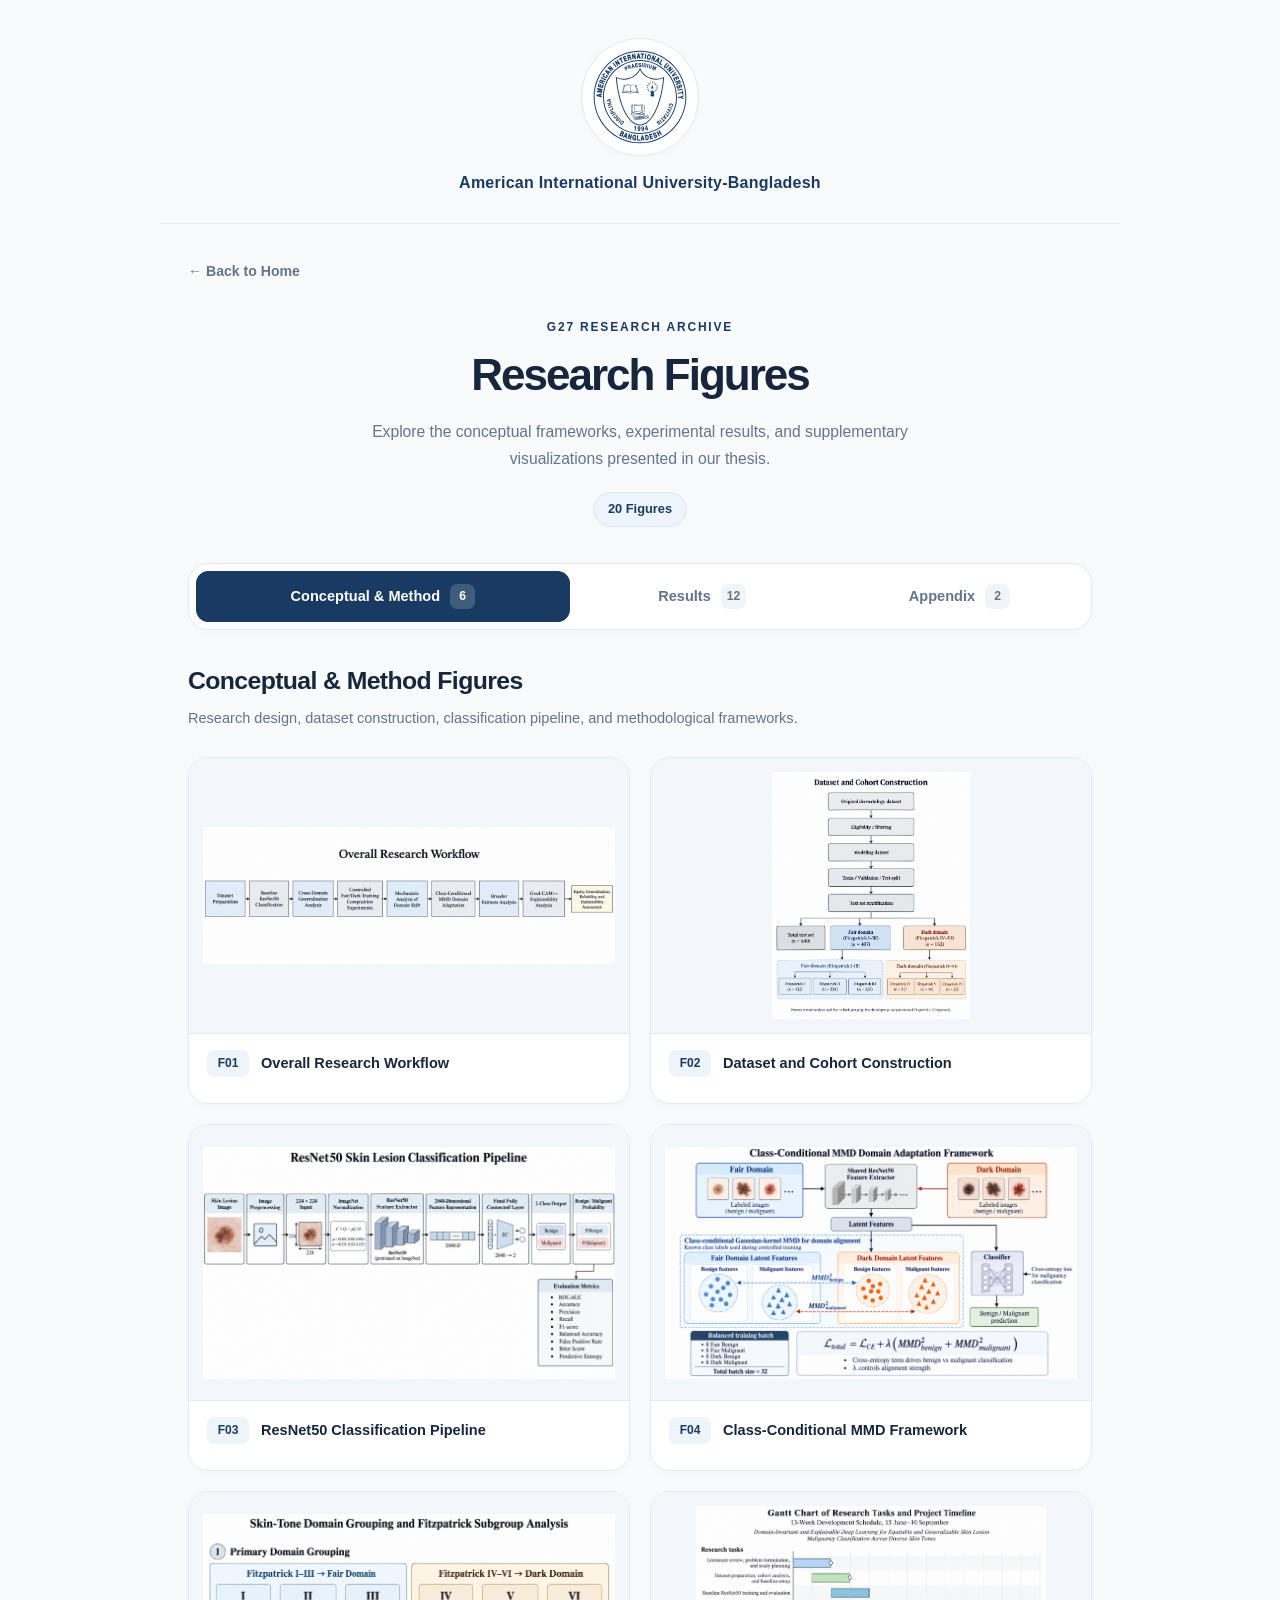
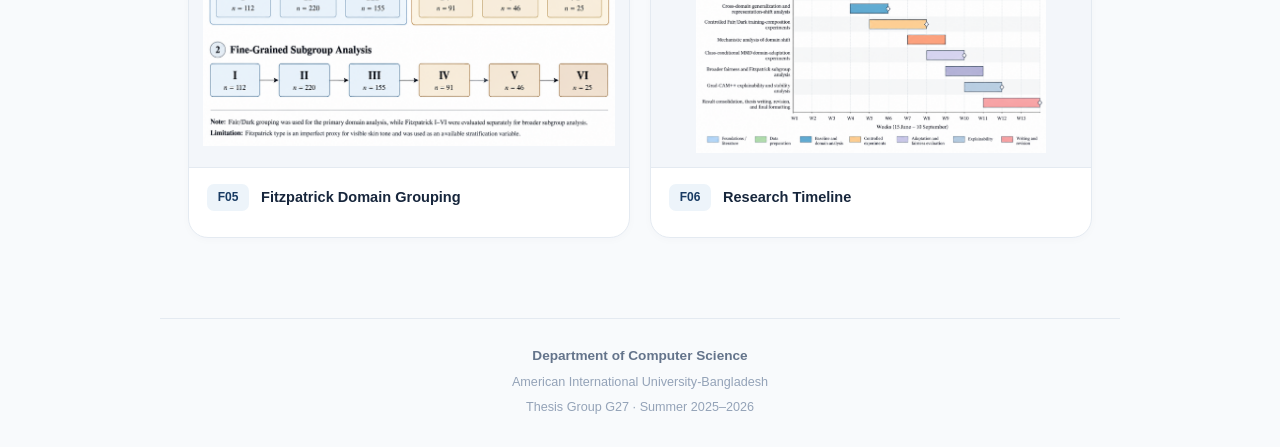
==== pages/figures.html @ 747ad1ff "figures added" ====
<!doctype html>
<html lang="en">
  <head>
    <meta charset="UTF-8" />

    <meta name="viewport" content="width=device-width, initial-scale=1.0" />

    <meta name="theme-color" content="#f8fafc" />

    <meta
      name="description"
      content="Research figures for AIUB Thesis Group G27, including methodology, experimental results, and appendix visualizations."
    />

    <title>Figures | Thesis Group G27</title>

    <link rel="stylesheet" href="../assets/css/styles.css" />
  </head>

  <body>
    <!-- =====================================
       HEADER
       ===================================== -->

    <header class="site-header">
      <div class="header-inner">
        <a
          href="../index.html"
          class="logo-link"
          aria-label="Return to Thesis Group G27 homepage"
        >
          <img
            src="../assets/images/aiub-line-logo.svg"
            alt="American International University-Bangladesh seal"
            class="aiub-logo"
            width="94"
            height="94"
          />
        </a>
      </div>

      <p class="university-name">
        American International University-Bangladesh
      </p>

      <div class="header-divider" aria-hidden="true"></div>
    </header>

    <!-- =====================================
       MAIN CONTENT
       ===================================== -->

    <main class="site-main figures-page">
      <a href="../index.html" class="page-back"> ← Back to Home </a>

      <!-- PAGE INTRODUCTION -->

      <section class="figures-intro">
        <p class="page-eyebrow">G27 Research Archive</p>

        <h1 class="figures-title">Research Figures</h1>

        <p class="figures-description">
          Explore the conceptual frameworks, experimental results, and
          supplementary visualizations presented in our thesis.
        </p>

        <p class="figures-total">20 Figures</p>
      </section>

      <!-- =====================================
         CATEGORY TABS
         ===================================== -->

      <div class="figure-tabs" role="group" aria-label="Figure categories">
        <button
          type="button"
          class="figure-tab is-active"
          data-category="conceptual"
          aria-pressed="true"
          aria-controls="panel-conceptual"
        >
          Conceptual & Method
          <span class="tab-count">6</span>
        </button>

        <button
          type="button"
          class="figure-tab"
          data-category="results"
          aria-pressed="false"
          aria-controls="panel-results"
        >
          Results
          <span class="tab-count">12</span>
        </button>

        <button
          type="button"
          class="figure-tab"
          data-category="appendix"
          aria-pressed="false"
          aria-controls="panel-appendix"
        >
          Appendix
          <span class="tab-count">2</span>
        </button>
      </div>

      <!-- =====================================
         CATEGORY 1: CONCEPTUAL & METHOD
         ===================================== -->

      <section
        id="panel-conceptual"
        class="figure-panel"
        data-panel="conceptual"
        aria-label="Conceptual and method figures"
      >
        <div class="panel-heading">
          <h2>Conceptual & Method Figures</h2>

          <p>
            Research design, dataset construction, classification pipeline, and
            methodological frameworks.
          </p>
        </div>

        <div class="figure-grid">
          <figure class="figure-card" id="F01">
            <img
              src="../assets/figures/conceptual-method/F01_Overall_Research_Workflow.png"
              alt="Overall research workflow diagram"
              loading="lazy"
              decoding="async"
            />

            <figcaption>
              <span class="figure-code">F01</span>
              <span class="figure-name"> Overall Research Workflow </span>
            </figcaption>
          </figure>

          <figure class="figure-card" id="F02">
            <img
              src="../assets/figures/conceptual-method/F02_Dataset_and_Cohort_Construction.png"
              alt="Dataset and cohort construction diagram"
              loading="lazy"
              decoding="async"
            />

            <figcaption>
              <span class="figure-code">F02</span>
              <span class="figure-name"> Dataset and Cohort Construction </span>
            </figcaption>
          </figure>

          <figure class="figure-card" id="F03">
            <img
              src="../assets/figures/conceptual-method/F03_ResNet50_Classification_Pipeline.png"
              alt="ResNet50 classification pipeline diagram"
              loading="lazy"
              decoding="async"
            />

            <figcaption>
              <span class="figure-code">F03</span>
              <span class="figure-name">
                ResNet50 Classification Pipeline
              </span>
            </figcaption>
          </figure>

          <figure class="figure-card" id="F04">
            <img
              src="../assets/figures/conceptual-method/F04_ClassConditional_MMD_Framework.png"
              alt="Class-conditional maximum mean discrepancy framework"
              loading="lazy"
              decoding="async"
            />

            <figcaption>
              <span class="figure-code">F04</span>
              <span class="figure-name"> Class-Conditional MMD Framework </span>
            </figcaption>
          </figure>

          <figure class="figure-card" id="F05">
            <img
              src="../assets/figures/conceptual-method/F05_Fitzpatrick_Domain_Grouping.png"
              alt="Fitzpatrick skin-tone domain grouping"
              loading="lazy"
              decoding="async"
            />

            <figcaption>
              <span class="figure-code">F05</span>
              <span class="figure-name"> Fitzpatrick Domain Grouping </span>
            </figcaption>
          </figure>

          <figure class="figure-card" id="F06">
            <img
              src="../assets/figures/conceptual-method/F06_Research_Timeline_Gantt.png"
              alt="Research timeline Gantt chart"
              loading="lazy"
              decoding="async"
            />

            <figcaption>
              <span class="figure-code">F06</span>
              <span class="figure-name"> Research Timeline </span>
            </figcaption>
          </figure>
        </div>
      </section>

      <!-- =====================================
         CATEGORY 2: RESULTS
         ===================================== -->

      <section
        id="panel-results"
        class="figure-panel"
        data-panel="results"
        aria-label="Results figures"
        hidden
      >
        <div class="panel-heading">
          <h2>Experimental Results</h2>

          <p>
            Evaluation results organized according to the experimental phases.
          </p>
        </div>

        <!-- PHASE FILTERS -->

        <div
          class="phase-filters"
          role="group"
          aria-label="Filter results by phase"
        >
          <button
            type="button"
            class="phase-filter is-active"
            data-phase="all"
            aria-pressed="true"
          >
            All Phases
          </button>

          <button
            type="button"
            class="phase-filter"
            data-phase="2"
            aria-pressed="false"
          >
            Phase 2
          </button>

          <button
            type="button"
            class="phase-filter"
            data-phase="3"
            aria-pressed="false"
          >
            Phase 3
          </button>

          <button
            type="button"
            class="phase-filter"
            data-phase="4"
            aria-pressed="false"
          >
            Phase 4
          </button>

          <button
            type="button"
            class="phase-filter"
            data-phase="5"
            aria-pressed="false"
          >
            Phase 5
          </button>

          <button
            type="button"
            class="phase-filter"
            data-phase="6"
            aria-pressed="false"
          >
            Phase 6
          </button>

          <button
            type="button"
            class="phase-filter"
            data-phase="7"
            aria-pressed="false"
          >
            Phase 7
          </button>

          <button
            type="button"
            class="phase-filter"
            data-phase="8"
            aria-pressed="false"
          >
            Phase 8
          </button>
        </div>

        <!-- RESULTS GALLERY -->

        <div class="figure-grid results-grid">
          <figure class="figure-card" data-phase="2" id="R01">
            <img
              src="../assets/figures/results/R01_Phase2_Baseline_ROC.png"
              alt="Phase 2 baseline ROC analysis"
              loading="lazy"
              decoding="async"
            />

            <figcaption>
              <span class="figure-code">R01</span>
              <span class="figure-name"> Phase 2 — Baseline ROC </span>
            </figcaption>
          </figure>

          <figure class="figure-card" data-phase="3" id="R02">
            <img
              src="../assets/figures/results/R02_Phase3_CrossDomain_AUC.png"
              alt="Phase 3 cross-domain AUC results"
              loading="lazy"
              decoding="async"
            />

            <figcaption>
              <span class="figure-code">R02</span>
              <span class="figure-name"> Phase 3 — Cross-Domain AUC </span>
            </figcaption>
          </figure>

          <figure class="figure-card" data-phase="4" id="R03">
            <img
              src="../assets/figures/results/R03_Phase4_FairDark_AUC.png"
              alt="Phase 4 Fair and Dark domain AUC results"
              loading="lazy"
              decoding="async"
            />

            <figcaption>
              <span class="figure-code">R03</span>
              <span class="figure-name"> Phase 4 — Fair/Dark AUC </span>
            </figcaption>
          </figure>

          <figure class="figure-card" data-phase="4" id="R04">
            <img
              src="../assets/figures/results/R04_Phase4_Recall_Gap.png"
              alt="Phase 4 recall gap results"
              loading="lazy"
              decoding="async"
            />

            <figcaption>
              <span class="figure-code">R04</span>
              <span class="figure-name"> Phase 4 — Recall Gap </span>
            </figcaption>
          </figure>

          <figure class="figure-card" data-phase="5" id="R05">
            <img
              src="../assets/figures/results/R05_Phase5_Malignant_Entropy_Disparity.png"
              alt="Phase 5 malignant-class predictive entropy disparity"
              loading="lazy"
              decoding="async"
            />

            <figcaption>
              <span class="figure-code">R05</span>
              <span class="figure-name">
                Phase 5 — Malignant Entropy Disparity
              </span>
            </figcaption>
          </figure>

          <figure class="figure-card" data-phase="5" id="R06">
            <img
              src="../assets/figures/results/R06_Phase5_Malignant_Brier_Disparity.png"
              alt="Phase 5 malignant-class Brier score disparity"
              loading="lazy"
              decoding="async"
            />

            <figcaption>
              <span class="figure-code">R06</span>
              <span class="figure-name">
                Phase 5 — Malignant Brier Disparity
              </span>
            </figcaption>
          </figure>

          <figure class="figure-card" data-phase="6" id="R07">
            <img
              src="../assets/figures/results/R07_Phase6_Lambda_WorstDomain_AUC.png"
              alt="Phase 6 lambda versus worst-domain AUC"
              loading="lazy"
              decoding="async"
            />

            <figcaption>
              <span class="figure-code">R07</span>
              <span class="figure-name">
                Phase 6 — Lambda and Worst-Domain AUC
              </span>
            </figcaption>
          </figure>

          <figure class="figure-card" data-phase="6" id="R08">
            <img
              src="../assets/figures/results/R08_Phase6_Lambda_Recall_Gap.png"
              alt="Phase 6 lambda versus recall gap"
              loading="lazy"
              decoding="async"
            />

            <figcaption>
              <span class="figure-code">R08</span>
              <span class="figure-name"> Phase 6 — Lambda and Recall Gap </span>
            </figcaption>
          </figure>

          <figure class="figure-card" data-phase="7" id="R09">
            <img
              src="../assets/figures/results/R09_Phase7_FairDark_Metrics.png"
              alt="Phase 7 Fair and Dark domain performance metrics"
              loading="lazy"
              decoding="async"
            />

            <figcaption>
              <span class="figure-code">R09</span>
              <span class="figure-name"> Phase 7 — Fair/Dark Metrics </span>
            </figcaption>
          </figure>

          <figure class="figure-card" data-phase="7" id="R10">
            <img
              src="../assets/figures/results/R10_Phase7_Fitzpatrick_Entropy.png"
              alt="Phase 7 predictive entropy across Fitzpatrick categories"
              loading="lazy"
              decoding="async"
            />

            <figcaption>
              <span class="figure-code">R10</span>
              <span class="figure-name"> Phase 7 — Fitzpatrick Entropy </span>
            </figcaption>
          </figure>

          <figure class="figure-card" data-phase="8" id="R11">
            <img
              src="../assets/figures/results/R11_Phase8_GradCAM_ViewerFriendly.png"
              alt="Phase 8 Grad-CAM visualization"
              loading="lazy"
              decoding="async"
            />

            <figcaption>
              <span class="figure-code">R11</span>
              <span class="figure-name">
                Phase 8 — Grad-CAM Visualization
              </span>
            </figcaption>
          </figure>

          <figure class="figure-card" data-phase="8" id="R12">
            <img
              src="../assets/figures/results/R12_Phase8_Attention_Visual_Audit.png"
              alt="Phase 8 attention visual audit"
              loading="lazy"
              decoding="async"
            />

            <figcaption>
              <span class="figure-code">R12</span>
              <span class="figure-name">
                Phase 8 — Attention Visual Audit
              </span>
            </figcaption>
          </figure>
        </div>
      </section>

      <!-- =====================================
         CATEGORY 3: APPENDIX
         ===================================== -->

      <section
        id="panel-appendix"
        class="figure-panel"
        data-panel="appendix"
        aria-label="Appendix figures"
        hidden
      >
        <div class="panel-heading">
          <h2>Appendix Figures</h2>

          <p>
            Supplementary visual materials from the explainability analysis.
          </p>
        </div>

        <div class="figure-grid">
          <figure class="figure-card" id="A01">
            <img
              src="../assets/figures/appendix/A_Figure_XAI_Contact_Sheet.png"
              alt="Explainability contact sheet"
              loading="lazy"
              decoding="async"
            />

            <figcaption>
              <span class="figure-code">A01</span>
              <span class="figure-name"> XAI Contact Sheet </span>
            </figcaption>
          </figure>

          <figure class="figure-card" id="A02">
            <img
              src="../assets/figures/appendix/A_Figure_XAI_Case_Panels.png"
              alt="Explainability case panels"
              loading="lazy"
              decoding="async"
            />

            <figcaption>
              <span class="figure-code">A02</span>
              <span class="figure-name"> XAI Case Panels </span>
            </figcaption>
          </figure>
        </div>
      </section>
    </main>

    <!-- =====================================
       FOOTER
       ===================================== -->

    <footer class="site-footer">
      <div class="footer-inner">
        <p class="footer-primary">Department of Computer Science</p>

        <p class="footer-secondary">
          American International University-Bangladesh
        </p>

        <p class="footer-secondary">Thesis Group G27 · Summer 2025–2026</p>
      </div>
    </footer>

    <!-- =====================================
       JAVASCRIPT
       ===================================== -->

    <script src="../assets/js/figures.js" defer></script>
  </body>
</html>
---- assets/css/styles.css ----
/* =========================================
   G27 THESIS WEBSITE
   Global Styles - Version 1.0
   ========================================= */

/* ---------- DESIGN SYSTEM ---------- */

:root {
  --background: #f8fafc;
  --surface: #ffffff;
  --surface-soft: #f1f5f9;

  --primary: #193b63;
  --primary-hover: #24578b;
  --primary-soft: #edf4fa;

  --text: #17263c;
  --text-secondary: #64748b;
  --text-muted: #94a3b8;

  --border: #e4eaf1;
  --border-hover: #b7cde1;

  --shadow-sm: 0 2px 8px rgba(22, 44, 70, 0.025);
  --shadow-md: 0 10px 30px rgba(22, 44, 70, 0.065);

  --radius-sm: 12px;
  --radius-md: 16px;
  --radius-lg: 20px;

  --container-width: 960px;

  --transition: 220ms ease;
}

/* ---------- RESET ---------- */

*,
*::before,
*::after {
  box-sizing: border-box;
}

html {
  scroll-behavior: smooth;
  -webkit-text-size-adjust: 100%;
}

body {
  margin: 0;
  min-height: 100vh;

  display: flex;
  flex-direction: column;

  background: var(--background);
  color: var(--text);

  font-family:
    -apple-system, BlinkMacSystemFont, "Segoe UI", Roboto, Helvetica, Arial,
    sans-serif;

  font-size: 16px;
  line-height: 1.6;

  -webkit-font-smoothing: antialiased;
  text-rendering: optimizeLegibility;
}

img,
svg {
  display: block;
  max-width: 100%;
}

a {
  color: inherit;
  text-decoration: none;
}

button {
  font: inherit;
}

a:focus-visible,
button:focus-visible {
  outline: 3px solid var(--primary);
  outline-offset: 4px;
}

/* ---------- HEADER ---------- */

.site-header {
  width: 100%;
  padding: 38px 20px 0;
  text-align: center;
}

.header-inner {
  display: flex;
  justify-content: center;
  align-items: center;
}

.logo-link {
  display: inline-flex;
  align-items: center;
  justify-content: center;

  width: 118px;
  height: 118px;

  background: var(--surface);
  border: 1px solid var(--border);
  border-radius: 50%;

  box-shadow: var(--shadow-sm);

  transition:
    transform var(--transition),
    box-shadow var(--transition);
}

.logo-link:hover {
  transform: translateY(-2px);
  box-shadow: var(--shadow-md);
}

.aiub-logo {
  width: 94px;
  height: 94px;
  object-fit: contain;

  /* Convert original white line logo to navy */
  filter: brightness(0) saturate(100%) invert(22%) sepia(27%) saturate(1472%)
    hue-rotate(172deg) brightness(91%) contrast(96%);
}

.header-divider {
  width: min(100%, 960px);
  height: 1px;
  margin: 28px auto 0;
  background: var(--border);
}

/* ---------- MAIN LAYOUT ---------- */

.site-main {
  width: 100%;
  max-width: var(--container-width);

  margin: 0 auto;
  padding: 0 28px;

  flex: 1;
}

.home-page {
  padding-top: 38px;
  padding-bottom: 72px;
}
/* ---------- UNIVERSITY NAME ---------- */

.university-name {
  max-width: 600px;
  margin: 15px auto 0;
  padding: 0 12px;

  font-size: clamp(0.85rem, 1.6vw, 1rem);
  font-weight: 600;
  line-height: 1.5;
  letter-spacing: 0.015em;

  color: var(--primary);
  text-align: center;
  text-wrap: balance;
}

/* ---------- GROUP IDENTITY ---------- */

.group-intro {
  max-width: 850px;
  margin: 0 auto;
  text-align: center;
}

.group-title {
  margin: 0;

  font-size: clamp(1.75rem, 3.7vw, 2.4rem);
  font-weight: 600;
  line-height: 1.25;
  letter-spacing: -0.035em;

  color: var(--text);
}

.academic-term {
  margin: 12px 0 0;

  font-size: 0.94rem;
  font-weight: 500;
  letter-spacing: 0.025em;

  color: var(--text-secondary);
}

.thesis-title {
  max-width: 760px;
  margin: 30px auto 0;

  font-size: clamp(1.05rem, 2.1vw, 1.3rem);
  font-weight: 500;
  line-height: 1.65;

  letter-spacing: -0.012em;
  text-wrap: balance;

  color: var(--primary);
}

/* ---------- SHARED SECTION LABELS ---------- */

.section-heading {
  margin: 0 0 18px;

  font-size: 0.8rem;
  font-weight: 700;
  letter-spacing: 0.12em;
  text-transform: uppercase;

  color: var(--text-secondary);
}

/* ---------- TEAM SECTION ---------- */

.team-section {
  margin-top: 58px;
}

.member-grid {
  display: grid;
  grid-template-columns: repeat(2, minmax(0, 1fr));
  gap: 16px;
}

.member-card {
  display: flex;
  align-items: center;
  gap: 18px;

  min-width: 0;
  min-height: 112px;
  padding: 20px;

  background: var(--surface);

  border: 1px solid var(--border);
  border-radius: var(--radius-lg);

  box-shadow: var(--shadow-sm);

  transition:
    border-color var(--transition),
    box-shadow var(--transition),
    transform var(--transition);
}

.member-card:hover {
  border-color: var(--border-hover);
  box-shadow: var(--shadow-md);
  transform: translateY(-2px);
}

.member-avatar {
  display: flex;
  align-items: center;
  justify-content: center;

  width: 70px;
  height: 70px;

  flex: 0 0 70px;

  border-radius: 50%;
  overflow: hidden;

  background: var(--primary-soft);
  border: 2px solid #e2ebf4;
}

.member-avatar img {
  width: 100%;
  height: 100%;
  object-fit: cover;
}

/* Temporary initials until avatars are ready */

.avatar-placeholder {
  font-size: 1.1rem;
  font-weight: 700;
  color: var(--primary);

  background: linear-gradient(145deg, #eaf2fa, #d9e7f4);
}

.member-info {
  min-width: 0;
}

.member-name {
  margin: 0;

  font-size: 1rem;
  font-weight: 650;
  line-height: 1.4;

  color: var(--text);
  overflow-wrap: break-word;
}

.member-id {
  display: block;
  margin-top: 5px;

  font-size: 0.87rem;
  font-weight: 400;

  color: var(--text-muted);
}

/* ---------- NAVIGATION CARDS ---------- */

.resources-section {
  margin-top: 54px;
}

.resource-grid {
  display: grid;
  grid-template-columns: repeat(2, minmax(0, 1fr));
  gap: 16px;
}

.resource-card {
  position: relative;

  display: flex;
  align-items: center;
  gap: 18px;

  min-width: 0;
  min-height: 108px;
  padding: 24px;

  background: var(--surface);

  border: 1px solid var(--border);
  border-radius: var(--radius-lg);

  box-shadow: var(--shadow-sm);

  transition:
    border-color var(--transition),
    background var(--transition),
    box-shadow var(--transition),
    transform var(--transition);
}

.resource-card:hover {
  background: #fcfdff;
  border-color: var(--border-hover);

  box-shadow: var(--shadow-md);
  transform: translateY(-3px);
}

.resource-icon {
  display: flex;
  align-items: center;
  justify-content: center;

  width: 52px;
  height: 52px;

  flex: 0 0 52px;

  border-radius: var(--radius-md);
  background: var(--primary-soft);

  color: var(--primary);
}

.resource-icon svg {
  width: 24px;
  height: 24px;

  stroke: currentColor;
  stroke-width: 1.7;
  fill: none;

  stroke-linecap: round;
  stroke-linejoin: round;
}

.resource-name {
  min-width: 0;

  font-size: 1.05rem;
  font-weight: 650;
  line-height: 1.4;

  color: var(--text);
}

.resource-arrow {
  margin-left: auto;
  flex-shrink: 0;

  color: var(--text-muted);

  transition:
    color var(--transition),
    transform var(--transition);
}

.resource-card:hover .resource-arrow {
  color: var(--primary);
  transform: translate(2px, -2px);
}

/* ---------- FOOTER ---------- */

.site-footer {
  width: 100%;
  padding: 0 28px 30px;
}

.footer-inner {
  max-width: var(--container-width);
  margin: 0 auto;

  padding-top: 26px;
  border-top: 1px solid var(--border);

  display: flex;
  flex-direction: column;
  align-items: center;
  gap: 5px;

  text-align: center;
}

.footer-primary {
  margin: 0;

  font-size: 0.85rem;
  font-weight: 600;

  color: var(--text-secondary);
}

.footer-secondary {
  margin: 0;

  font-size: 0.79rem;
  color: var(--text-muted);
}

/* ---------- TABLET ---------- */

@media (max-width: 768px) {
  .site-header {
    padding-top: 30px;
  }

  .site-main {
    padding: 0 22px;
  }

  .home-page {
    padding-top: 32px;
  }

  .member-card {
    gap: 13px;
    padding: 16px;
  }

  .member-avatar {
    width: 60px;
    height: 60px;
    flex-basis: 60px;
  }

  .resource-card {
    padding: 18px;
  }
}

/* ---------- MOBILE ---------- */

@media (max-width: 600px) {
  .site-header {
    padding: 26px 18px 0;
  }

  .logo-link {
    width: 104px;
    height: 104px;
  }

  .aiub-logo {
    width: 84px;
    height: 84px;
  }

  .header-divider {
    margin-top: 24px;
  }

  .site-main {
    padding: 0 18px;
  }

  .home-page {
    padding-top: 28px;
    padding-bottom: 48px;
  }

  .academic-term {
    font-size: 0.88rem;
  }

  .thesis-title {
    margin-top: 24px;
    line-height: 1.6;
  }

  .team-section {
    margin-top: 42px;
  }

  .member-grid {
    grid-template-columns: 1fr;
    gap: 12px;
  }

  .member-card {
    min-height: 92px;
    padding: 14px 18px;
  }

  .member-avatar {
    width: 62px;
    height: 62px;
    flex-basis: 62px;
  }

  .resources-section {
    margin-top: 40px;
  }

  .resource-grid {
    gap: 12px;
  }

  .resource-card {
    min-height: 142px;
    padding: 18px 12px;

    flex-direction: column;
    justify-content: center;

    gap: 12px;
    text-align: center;
  }

  .resource-icon {
    width: 46px;
    height: 46px;
    flex-basis: 46px;
  }

  .resource-name {
    font-size: 0.91rem;
  }

  .resource-arrow {
    position: absolute;
    top: 13px;
    right: 13px;

    margin: 0;
  }

  .site-footer {
    padding: 0 18px 24px;
  }
}

/* ---------- SMALL PHONES ---------- */

@media (max-width: 360px) {
  .group-title {
    font-size: 2rem;
  }

  .member-name {
    font-size: 0.93rem;
  }

  .resource-card {
    padding: 16px 8px;
  }

  .resource-name {
    font-size: 0.85rem;
  }
}

/* ---------- ACCESSIBILITY ---------- */

@media (prefers-reduced-motion: reduce) {
  *,
  *::before,
  *::after {
    scroll-behavior: auto !important;
    animation-duration: 0.01ms !important;
    animation-iteration-count: 1 !important;
    transition-duration: 0.01ms !important;
  }
}

/* =========================================
   FIGURES PAGE
   ========================================= */

/* ---------- PAGE LAYOUT ---------- */

.figures-page {
  padding-top: 34px;
  padding-bottom: 80px;
}

/* Back navigation */

.page-back {
  display: inline-flex;
  align-items: center;
  gap: 8px;

  margin-bottom: 35px;

  font-size: 0.88rem;
  font-weight: 550;

  color: var(--text-secondary);

  transition: color var(--transition);
}

.page-back:hover {
  color: var(--primary);
}

/* ---------- PAGE INTRODUCTION ---------- */

.figures-intro {
  max-width: 760px;
  margin: 0 auto 36px;
  text-align: center;
}

.page-eyebrow {
  margin: 0 0 12px;

  font-size: 0.75rem;
  font-weight: 700;

  letter-spacing: 0.15em;
  text-transform: uppercase;

  color: var(--primary);
}

.figures-title {
  margin: 0;

  font-size: clamp(2rem, 4.5vw, 2.75rem);
  font-weight: 650;

  line-height: 1.2;
  letter-spacing: -0.045em;

  color: var(--text);
}

.figures-description {
  max-width: 620px;
  margin: 16px auto 0;

  font-size: 0.98rem;
  line-height: 1.75;

  color: var(--text-secondary);
}

.figures-total {
  display: inline-flex;
  align-items: center;
  justify-content: center;

  margin: 20px auto 0;
  padding: 6px 14px;

  background: var(--primary-soft);
  border: 1px solid #dce8f3;
  border-radius: 999px;

  font-size: 0.8rem;
  font-weight: 600;

  color: var(--primary);
}

/* ---------- CATEGORY TABS ---------- */

.figure-tabs {
  display: grid;
  grid-template-columns: 1.5fr 1fr 1fr;

  gap: 8px;
  padding: 7px;

  margin-bottom: 34px;

  background: var(--surface);
  border: 1px solid var(--border);
  border-radius: var(--radius-lg);

  box-shadow: var(--shadow-sm);
}

.figure-tab {
  display: flex;
  align-items: center;
  justify-content: center;
  gap: 10px;

  min-width: 0;
  min-height: 50px;

  padding: 12px 16px;

  background: transparent;
  color: var(--text-secondary);

  border: 1px solid transparent;
  border-radius: var(--radius-sm);

  font-size: 0.91rem;
  font-weight: 600;
  line-height: 1.35;

  cursor: pointer;

  transition:
    background var(--transition),
    color var(--transition),
    border-color var(--transition);
}

.figure-tab:hover {
  background: var(--surface-soft);
  color: var(--primary);
}

.figure-tab.is-active,
.figure-tab[aria-pressed="true"] {
  background: var(--primary);
  border-color: var(--primary);
  color: #ffffff;
}

.figure-tab.is-active:hover {
  background: var(--primary-hover);
}

.tab-count {
  display: inline-flex;
  align-items: center;
  justify-content: center;

  min-width: 25px;
  height: 25px;
  padding: 0 6px;

  border-radius: 7px;
  background: var(--surface-soft);

  font-size: 0.76rem;
  font-weight: 700;

  color: var(--text-secondary);
}

.figure-tab.is-active .tab-count {
  background: rgba(255, 255, 255, 0.17);
  color: #ffffff;
}

/* ---------- CATEGORY PANELS ---------- */

.figure-panel {
  animation: figure-panel-enter 250ms ease both;
}

@keyframes figure-panel-enter {
  from {
    opacity: 0;
    transform: translateY(5px);
  }

  to {
    opacity: 1;
    transform: translateY(0);
  }
}

/* Respect the HTML hidden attribute */

.figure-panel[hidden],
.figure-card[hidden] {
  display: none !important;
}

/* ---------- PANEL HEADINGS ---------- */

.panel-heading {
  margin-bottom: 26px;
}

.panel-heading h2 {
  margin: 0;

  font-size: clamp(1.25rem, 2.6vw, 1.55rem);
  font-weight: 650;

  letter-spacing: -0.025em;
  line-height: 1.35;

  color: var(--text);
}

.panel-heading p {
  max-width: 700px;
  margin: 9px 0 0;

  font-size: 0.91rem;
  line-height: 1.7;

  color: var(--text-secondary);
}

/* ---------- PHASE FILTERS ---------- */

.phase-filters {
  display: flex;
  flex-wrap: wrap;
  gap: 9px;

  margin-bottom: 26px;
}

.phase-filter {
  display: inline-flex;
  align-items: center;
  justify-content: center;

  min-height: 42px;
  padding: 9px 15px;

  background: var(--surface);
  color: var(--text-secondary);

  border: 1px solid var(--border);
  border-radius: 999px;

  font-size: 0.83rem;
  font-weight: 600;

  cursor: pointer;

  transition:
    background var(--transition),
    border-color var(--transition),
    color var(--transition);
}

.phase-filter:hover {
  background: var(--primary-soft);
  border-color: var(--border-hover);
  color: var(--primary);
}

.phase-filter.is-active,
.phase-filter[aria-pressed="true"] {
  background: var(--primary);
  border-color: var(--primary);
  color: #ffffff;
}

.phase-filter.is-active:hover {
  background: var(--primary-hover);
}

/* ---------- FIGURE GRID ---------- */

.figure-grid {
  display: grid;

  grid-template-columns: repeat(2, minmax(0, 1fr));

  gap: 20px;
  align-items: start;
}

/* ---------- FIGURE CARDS ---------- */

.figure-card {
  min-width: 0;
  margin: 0;

  overflow: hidden;

  background: var(--surface);
  border: 1px solid var(--border);
  border-radius: var(--radius-lg);

  box-shadow: var(--shadow-sm);

  transition:
    border-color var(--transition),
    box-shadow var(--transition),
    transform var(--transition);
}

.figure-card:hover {
  border-color: var(--border-hover);
  box-shadow: var(--shadow-md);
  transform: translateY(-3px);
}

/* ---------- FIGURE IMAGES ---------- */

.figure-card img {
  display: block;

  width: 100%;
  height: auto;
  aspect-ratio: 16 / 10;

  padding: 14px;

  object-fit: contain;
  background: #f3f6fa;

  cursor: zoom-in;
}

.figure-card img:focus-visible {
  outline: 3px solid var(--primary);
  outline-offset: -5px;
}

/* ---------- FIGURE CAPTIONS ---------- */

.figure-card figcaption {
  display: flex;
  align-items: flex-start;
  gap: 12px;

  min-height: 70px;
  padding: 16px 18px;

  border-top: 1px solid var(--border);
}

.figure-code {
  display: inline-flex;
  align-items: center;
  justify-content: center;

  flex-shrink: 0;

  min-width: 42px;
  padding: 5px 8px;

  background: var(--primary-soft);
  border-radius: 7px;

  font-size: 0.75rem;
  font-weight: 700;
  line-height: 1.4;

  color: var(--primary);
}

.figure-name {
  padding-top: 3px;

  font-size: 0.91rem;
  font-weight: 600;
  line-height: 1.5;

  color: var(--text);
}

/* =========================================
   FIGURE LIGHTBOX
   Styles prepared for the next JS phase
   ========================================= */

.figure-dialog {
  width: min(1100px, calc(100% - 24px));
  max-width: 1100px;
  max-height: calc(100dvh - 24px);

  padding: 0;

  overflow: auto;

  background: var(--surface);

  border: none;
  border-radius: var(--radius-lg);

  box-shadow: 0 25px 80px rgba(0, 0, 0, 0.2);
}

.figure-dialog::backdrop {
  background: rgba(12, 25, 42, 0.82);
  backdrop-filter: blur(4px);
}

.figure-dialog-header {
  position: sticky;
  top: 0;
  z-index: 2;

  display: flex;
  align-items: center;
  justify-content: space-between;
  gap: 16px;

  padding: 14px 20px;

  background: var(--surface);
  border-bottom: 1px solid var(--border);
}

.figure-dialog-title {
  margin: 0;

  font-size: 0.95rem;
  font-weight: 650;
  line-height: 1.4;

  color: var(--text);
}

.figure-dialog-close {
  display: inline-flex;
  align-items: center;
  justify-content: center;

  width: 44px;
  height: 44px;
  flex-shrink: 0;

  border: 1px solid var(--border);
  border-radius: 50%;

  background: var(--surface-soft);
  color: var(--text);

  font-size: 1.5rem;
  line-height: 1;

  cursor: pointer;
}

.figure-dialog-close:hover {
  background: var(--primary-soft);
  color: var(--primary);
}

.figure-dialog-image {
  display: block;

  width: auto;
  max-width: 100%;
  max-height: 75dvh;

  margin: 0 auto;
  padding: 16px;

  object-fit: contain;
}

.figure-dialog-caption {
  padding: 14px 20px 20px;

  border-top: 1px solid var(--border);

  font-size: 0.88rem;
  line-height: 1.6;

  color: var(--text-secondary);
}

/* =========================================
   FIGURES - RESPONSIVE
   ========================================= */

@media (max-width: 768px) {
  .figures-page {
    padding-top: 28px;
    padding-bottom: 60px;
  }

  .figure-grid {
    gap: 14px;
  }

  .figure-card figcaption {
    padding: 14px;
  }

  .figure-tab {
    padding: 11px 10px;
    font-size: 0.85rem;
  }
}

/* ---------- MOBILE ---------- */

@media (max-width: 600px) {
  .figures-page {
    padding-top: 22px;
    padding-bottom: 48px;
  }

  .page-back {
    margin-bottom: 28px;
  }

  .figures-intro {
    margin-bottom: 30px;
  }

  .figures-description {
    font-size: 0.9rem;
  }

  .figure-tabs {
    gap: 5px;
    padding: 5px;

    margin-bottom: 28px;
  }

  .figure-tab {
    min-height: 55px;
    padding: 10px 6px;

    gap: 5px;

    font-size: 0.78rem;
    line-height: 1.3;

    text-align: center;
  }

  .tab-count {
    display: none;
  }

  .panel-heading {
    margin-bottom: 20px;
  }

  .phase-filters {
    gap: 8px;
    margin-bottom: 22px;
  }

  .phase-filter {
    min-height: 42px;
    padding: 9px 13px;

    font-size: 0.79rem;
  }

  .figure-grid {
    grid-template-columns: 1fr;
    gap: 16px;
  }

  .figure-card img {
    padding: 10px;
  }

  .figure-card figcaption {
    min-height: 64px;
    padding: 14px 16px;
  }

  .figure-dialog {
    width: calc(100% - 12px);
    max-height: calc(100dvh - 12px);
    border-radius: var(--radius-md);
  }

  .figure-dialog-header {
    padding: 10px 14px;
  }

  .figure-dialog-image {
    padding: 8px;
  }
}

/* ---------- REDUCED MOTION ---------- */

@media (prefers-reduced-motion: reduce) {
  .figure-panel {
    animation: none;
  }
}
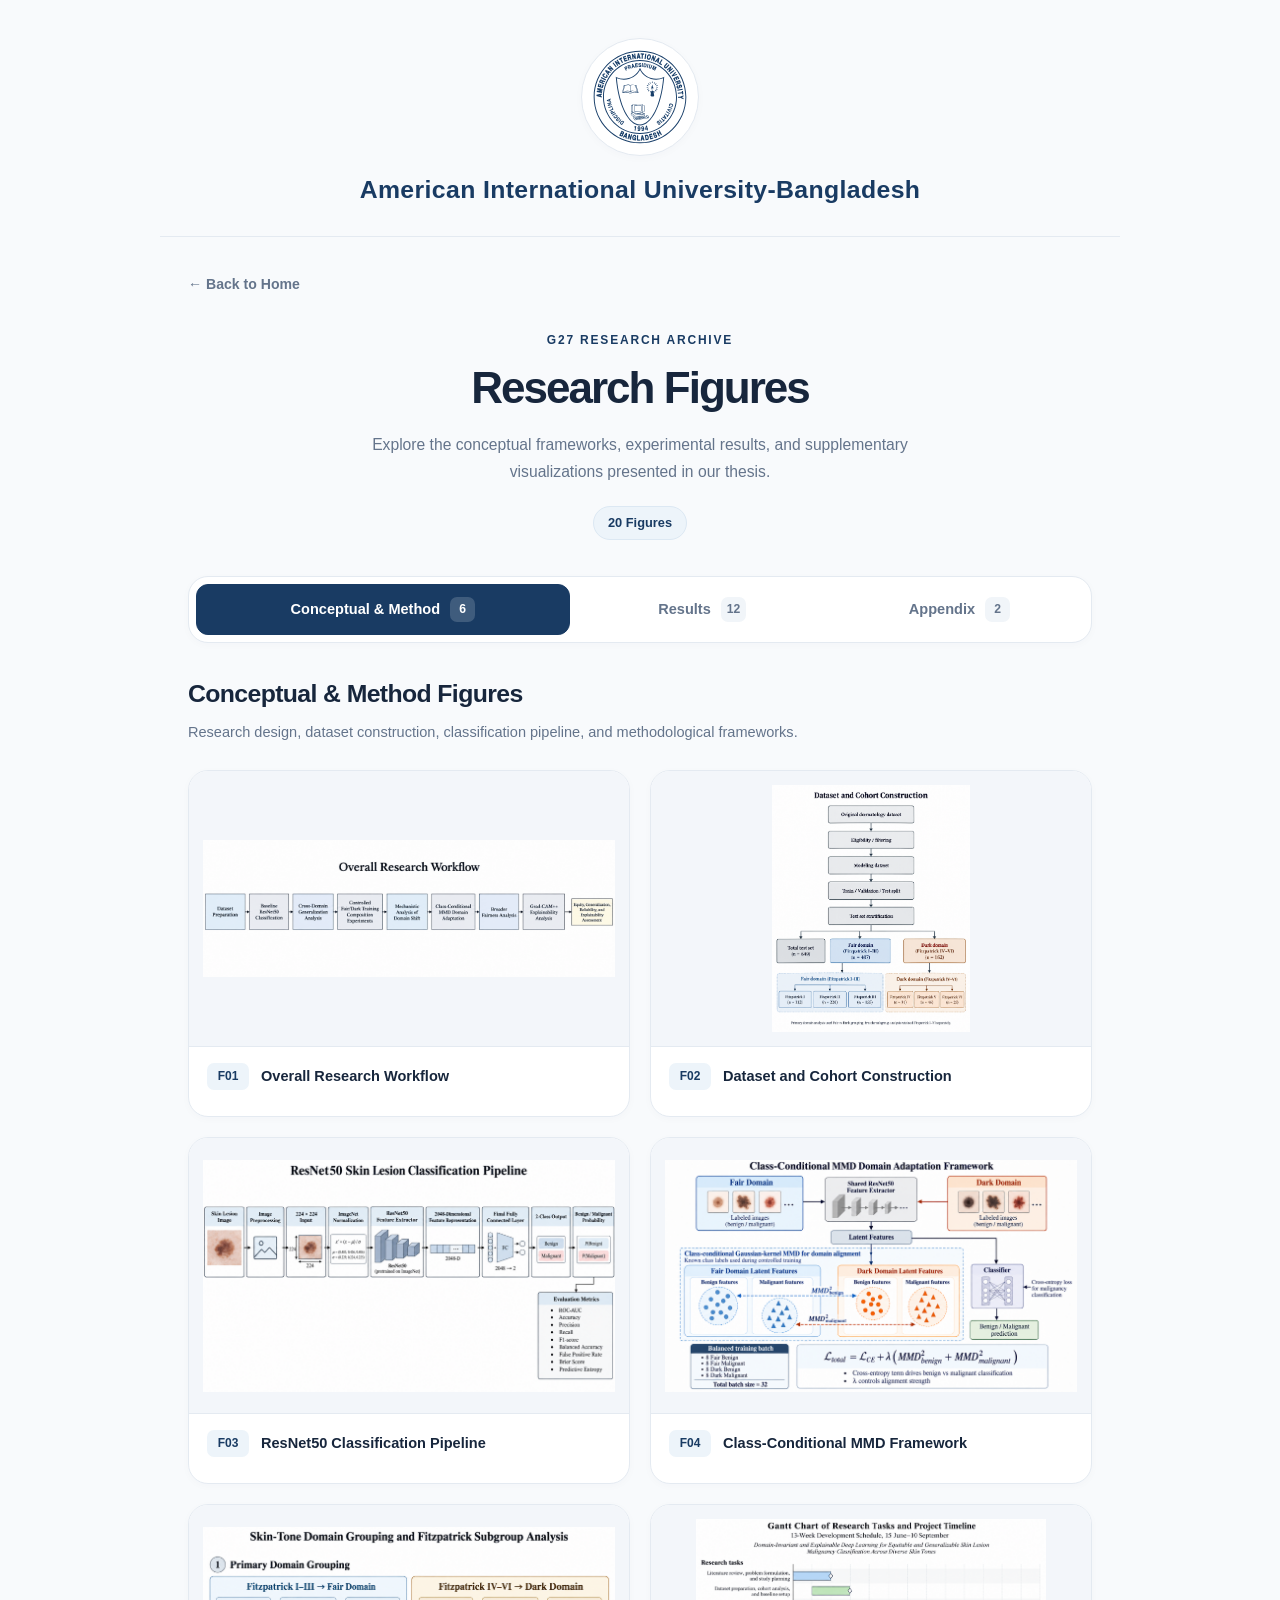
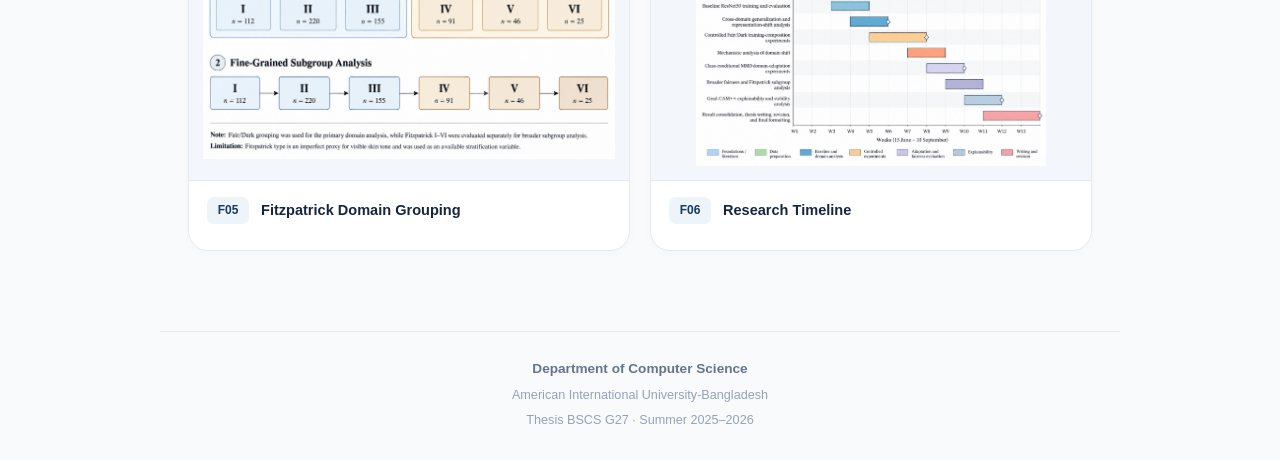
==== commit 825c6612: "overview added" ====
--- a/pages/figures.html
+++ b/pages/figures.html
@@ -12,7 +12,7 @@
       content="Research figures for AIUB Thesis Group G27, including methodology, experimental results, and appendix visualizations."
     />
 
-    <title>Figures | Thesis Group G27</title>
+    <title>Figures | Thesis BSCS G27</title>
 
     <link rel="stylesheet" href="../assets/css/styles.css" />
   </head>
@@ -557,10 +557,16 @@
         <p class="footer-primary">Department of Computer Science</p>
 
         <p class="footer-secondary">
-          American International University-Bangladesh
+          <a
+            href="https://www.aiub.edu/"
+            target="_blank"
+            rel="noopener noreferrer"
+          >
+            American International University-Bangladesh
+          </a>
         </p>
 
-        <p class="footer-secondary">Thesis Group G27 · Summer 2025–2026</p>
+        <p class="footer-secondary">Thesis BSCS G27 · Summer 2025–2026</p>
       </div>
     </footer>
 
--- a/assets/css/styles.css
+++ b/assets/css/styles.css
@@ -166,8 +166,8 @@
   margin: 15px auto 0;
   padding: 0 12px;
 
-  font-size: clamp(0.85rem, 1.6vw, 1rem);
-  font-weight: 600;
+  font-size: clamp(1.35rem, 2.8vw, 1.55rem);
+  font-weight: 800;
   line-height: 1.5;
   letter-spacing: 0.015em;
 
@@ -187,7 +187,7 @@
 .group-title {
   margin: 0;
 
-  font-size: clamp(1.75rem, 3.7vw, 2.4rem);
+  font-size: clamp(1.15rem, 2.8vw, 1.45rem);
   font-weight: 600;
   line-height: 1.25;
   letter-spacing: -0.035em;
@@ -210,13 +210,14 @@
   margin: 30px auto 0;
 
   font-size: clamp(1.05rem, 2.1vw, 1.3rem);
-  font-weight: 500;
+  font-weight: 600;
   line-height: 1.65;
 
   letter-spacing: -0.012em;
   text-wrap: balance;
 
-  color: var(--primary);
+  /* color: var(--primary); */
+  color: #4169e1;
 }
 
 /* ---------- SHARED SECTION LABELS ---------- */
@@ -1239,3 +1240,2055 @@
     animation: none;
   }
 }
+
+/* =========================================
+   TABLES PAGE
+   ========================================= */
+
+/* ---------- PAGE LAYOUT ---------- */
+
+.tables-page {
+  padding-top: 34px;
+  padding-bottom: 80px;
+}
+
+/* ---------- PAGE INTRODUCTION ---------- */
+
+.tables-intro {
+  max-width: 760px;
+  margin: 0 auto 38px;
+  text-align: center;
+}
+
+.tables-title {
+  margin: 0;
+
+  font-size: clamp(2rem, 4.5vw, 2.75rem);
+  font-weight: 650;
+
+  line-height: 1.2;
+  letter-spacing: -0.045em;
+
+  color: var(--text);
+}
+
+.tables-description {
+  max-width: 620px;
+  margin: 16px auto 0;
+
+  font-size: 0.98rem;
+  line-height: 1.75;
+
+  color: var(--text-secondary);
+}
+
+.tables-total {
+  display: inline-flex;
+  align-items: center;
+  justify-content: center;
+
+  margin: 20px auto 0;
+  padding: 6px 14px;
+
+  background: var(--primary-soft);
+  border: 1px solid #dce8f3;
+  border-radius: 999px;
+
+  font-size: 0.8rem;
+  font-weight: 600;
+
+  color: var(--primary);
+}
+
+/* ---------- SECTION HEADING ---------- */
+
+.tables-section {
+  width: 100%;
+}
+
+.tables-section-heading {
+  margin-bottom: 24px;
+}
+
+.tables-section-heading h2 {
+  margin: 0;
+
+  font-size: clamp(1.25rem, 2.6vw, 1.55rem);
+  font-weight: 650;
+
+  line-height: 1.35;
+  letter-spacing: -0.025em;
+
+  color: var(--text);
+}
+
+.tables-section-heading p {
+  margin: 9px 0 0;
+
+  font-size: 0.91rem;
+  line-height: 1.7;
+
+  color: var(--text-secondary);
+}
+
+/* ---------- PHASE FILTER SPACING ---------- */
+
+/*
+   Phase buttons reuse the existing
+   .phase-filter design from the Figures page.
+*/
+
+.table-phase-filters {
+  margin-bottom: 30px;
+}
+
+/* ---------- LOADING STATUS ---------- */
+
+.tables-status {
+  padding: 28px 20px;
+  margin-bottom: 20px;
+
+  background: var(--surface);
+
+  border: 1px solid var(--border);
+  border-radius: var(--radius-lg);
+
+  font-size: 0.9rem;
+  line-height: 1.6;
+  text-align: center;
+
+  color: var(--text-secondary);
+}
+
+.tables-status[hidden] {
+  display: none !important;
+}
+
+/* ---------- TABLE LIST ---------- */
+
+.tables-list {
+  display: flex;
+  flex-direction: column;
+
+  gap: 24px;
+}
+
+/* ---------- INDIVIDUAL TABLE CARDS ---------- */
+
+.table-card {
+  min-width: 0;
+  overflow: hidden;
+
+  background: var(--surface);
+
+  border: 1px solid var(--border);
+  border-radius: var(--radius-lg);
+
+  box-shadow: var(--shadow-sm);
+}
+
+.table-card[hidden] {
+  display: none !important;
+}
+
+/* ---------- TABLE CARD HEADER ---------- */
+
+.table-card-header {
+  display: flex;
+  align-items: center;
+  justify-content: space-between;
+
+  gap: 18px;
+  padding: 22px 24px;
+
+  background: var(--surface);
+
+  border-bottom: 1px solid var(--border);
+}
+
+.table-card-heading {
+  display: flex;
+  align-items: center;
+  flex-wrap: wrap;
+
+  gap: 12px;
+  min-width: 0;
+}
+
+.table-code {
+  display: inline-flex;
+  align-items: center;
+  justify-content: center;
+
+  flex-shrink: 0;
+
+  min-width: 44px;
+  padding: 6px 10px;
+
+  background: var(--primary-soft);
+  border-radius: 8px;
+
+  font-size: 0.77rem;
+  font-weight: 700;
+  line-height: 1.4;
+
+  color: var(--primary);
+}
+
+.table-card-title {
+  margin: 0;
+
+  font-size: 1.03rem;
+  font-weight: 650;
+  line-height: 1.5;
+
+  letter-spacing: -0.012em;
+
+  color: var(--text);
+}
+
+.table-phase {
+  display: inline-flex;
+  align-items: center;
+  justify-content: center;
+
+  flex-shrink: 0;
+
+  padding: 5px 11px;
+
+  background: var(--surface-soft);
+  border-radius: 999px;
+
+  font-size: 0.76rem;
+  font-weight: 600;
+
+  white-space: nowrap;
+  color: var(--text-secondary);
+}
+
+/* =========================================
+   RESPONSIVE HTML TABLES
+   ========================================= */
+
+/* ---------- HORIZONTAL SCROLL REGION ---------- */
+
+.table-scroll {
+  width: 100%;
+  max-width: 100%;
+
+  overflow-x: auto;
+  overflow-y: hidden;
+
+  overscroll-behavior-inline: contain;
+  -webkit-overflow-scrolling: touch;
+
+  scrollbar-color: #bdcddd #f1f5f9;
+  scrollbar-width: thin;
+}
+
+.table-scroll:focus-visible {
+  outline: 3px solid var(--primary);
+  outline-offset: -3px;
+}
+
+/* ---------- TABLE STRUCTURE ---------- */
+
+.research-table {
+  width: 100%;
+  min-width: max-content;
+
+  margin: 0;
+
+  border-collapse: collapse;
+  border-spacing: 0;
+
+  font-size: 0.87rem;
+  line-height: 1.55;
+
+  color: var(--text);
+  font-variant-numeric: tabular-nums;
+}
+
+/* ---------- COLUMN HEADERS ---------- */
+
+.research-table thead {
+  background: #edf3f9;
+}
+
+.research-table th {
+  padding: 14px 17px;
+
+  border-bottom: 1px solid #d7e3ef;
+
+  font-size: 0.79rem;
+  font-weight: 700;
+  line-height: 1.5;
+
+  text-align: left;
+  white-space: nowrap;
+
+  color: var(--primary);
+}
+
+/* ---------- TABLE BODY ---------- */
+
+.research-table td {
+  padding: 13px 17px;
+
+  border-bottom: 1px solid #edf0f4;
+
+  font-size: 0.86rem;
+  line-height: 1.6;
+
+  text-align: left;
+  white-space: nowrap;
+
+  color: var(--text);
+}
+
+/* ---------- FIRST COLUMN ---------- */
+
+.research-table th:first-child,
+.research-table td:first-child {
+  min-width: 140px;
+  max-width: 320px;
+
+  white-space: normal;
+  overflow-wrap: break-word;
+}
+
+/* ---------- ROW STYLING ---------- */
+
+.research-table tbody tr:nth-child(even) {
+  background: #fafcfe;
+}
+
+.research-table tbody tr:hover {
+  background: #f3f7fb;
+}
+
+.research-table tbody tr:last-child td {
+  border-bottom: none;
+}
+
+/* ---------- NUMERIC VALUES ---------- */
+
+.research-table .is-numeric {
+  text-align: right;
+  font-variant-numeric: tabular-nums;
+}
+
+/* ---------- HORIZONTAL SCROLL HINT ---------- */
+
+.table-scroll-hint {
+  display: none;
+
+  margin: 0;
+  padding: 10px 16px;
+
+  border-top: 1px solid var(--border);
+
+  background: #fafcfe;
+
+  font-size: 0.76rem;
+  line-height: 1.5;
+
+  color: var(--text-muted);
+}
+
+/* ---------- TABLE ERROR MESSAGE ---------- */
+
+.table-error {
+  margin: 0;
+  padding: 18px 20px;
+
+  background: #fff8f7;
+  color: #a43b31;
+
+  font-size: 0.88rem;
+  line-height: 1.6;
+}
+
+.table-error[hidden] {
+  display: none !important;
+}
+
+/* ---------- EMPTY STATE ---------- */
+
+.table-empty {
+  padding: 30px 20px;
+
+  background: var(--surface);
+
+  border: 1px solid var(--border);
+  border-radius: var(--radius-lg);
+
+  text-align: center;
+
+  font-size: 0.9rem;
+  color: var(--text-secondary);
+}
+
+/* ---------- NO JAVASCRIPT MESSAGE ---------- */
+
+.tables-noscript {
+  padding: 18px;
+
+  background: #fff8e8;
+  border: 1px solid #f3dfb5;
+  border-radius: var(--radius-md);
+
+  font-size: 0.88rem;
+  text-align: center;
+
+  color: #835d24;
+}
+
+/* =========================================
+   TABLES - TABLET
+   ========================================= */
+
+@media (max-width: 768px) {
+  .tables-page {
+    padding-top: 28px;
+    padding-bottom: 60px;
+  }
+
+  .tables-list {
+    gap: 20px;
+  }
+
+  .table-card-header {
+    padding: 18px 20px;
+  }
+
+  .research-table th {
+    padding: 12px 14px;
+  }
+
+  .research-table td {
+    padding: 12px 14px;
+  }
+}
+
+/* =========================================
+   TABLES - MOBILE
+   ========================================= */
+
+@media (max-width: 600px) {
+  .tables-page {
+    padding-top: 22px;
+    padding-bottom: 48px;
+  }
+
+  .tables-intro {
+    margin-bottom: 30px;
+  }
+
+  .tables-description {
+    font-size: 0.9rem;
+  }
+
+  .tables-section-heading {
+    margin-bottom: 20px;
+  }
+
+  .table-phase-filters {
+    gap: 8px;
+    margin-bottom: 24px;
+  }
+
+  .tables-list {
+    gap: 18px;
+  }
+
+  .table-card {
+    border-radius: var(--radius-md);
+  }
+
+  .table-card-header {
+    padding: 16px;
+
+    flex-wrap: wrap;
+    gap: 12px;
+  }
+
+  .table-card-heading {
+    gap: 10px;
+  }
+
+  .table-card-title {
+    font-size: 0.94rem;
+  }
+
+  .table-phase {
+    font-size: 0.73rem;
+  }
+
+  .research-table {
+    font-size: 0.82rem;
+  }
+
+  .research-table th {
+    padding: 11px 13px;
+    font-size: 0.76rem;
+  }
+
+  .research-table td {
+    padding: 11px 13px;
+    font-size: 0.8rem;
+  }
+
+  .research-table th:first-child,
+  .research-table td:first-child {
+    min-width: 125px;
+    max-width: 220px;
+  }
+
+  .table-scroll-hint {
+    display: block;
+  }
+}
+
+/* =========================================
+   TABLES - SMALL PHONES
+   ========================================= */
+
+@media (max-width: 360px) {
+  .table-card-header {
+    padding: 14px;
+  }
+
+  .table-card-title {
+    font-size: 0.88rem;
+  }
+
+  .research-table th,
+  .research-table td {
+    padding: 10px 11px;
+  }
+}
+/* =========================================================
+   PHASE 5B — REFERENCES PAGE
+   Thesis Group G27
+   Modern Light Academic Design
+   ========================================================= */
+
+/* ---------------------------------------------------------
+   1. PAGE LAYOUT
+   --------------------------------------------------------- */
+
+.references-page {
+  --ref-navy: #173454;
+  --ref-text: #34465c;
+  --ref-muted: #6d7d90;
+  --ref-blue: #1768ac;
+  --ref-border: #e3eaf1;
+  --ref-surface: #ffffff;
+  --ref-soft: #f3f7fb;
+
+  width: calc(100% - 40px);
+  max-width: 900px;
+  margin: 0 auto;
+  padding-top: 32px;
+  padding-bottom: 100px;
+}
+
+/* ---------------------------------------------------------
+   2. PAGE INTRODUCTION
+   --------------------------------------------------------- */
+
+.references-intro {
+  margin-top: 35px;
+  margin-bottom: 36px;
+}
+
+.references-eyebrow {
+  margin: 0 0 12px;
+
+  color: var(--ref-blue);
+
+  font-size: 0.75rem;
+  font-weight: 700;
+  letter-spacing: 0.14em;
+  text-transform: uppercase;
+}
+
+.references-title {
+  margin: 0;
+
+  color: var(--ref-navy);
+
+  font-size: clamp(2.25rem, 5vw, 3.25rem);
+  font-weight: 700;
+  letter-spacing: -0.045em;
+  line-height: 1.12;
+}
+
+.references-description {
+  max-width: 650px;
+
+  margin: 18px 0 0;
+
+  color: var(--ref-muted);
+
+  font-size: 1rem;
+  line-height: 1.8;
+}
+
+/* ---------------------------------------------------------
+   3. REFERENCE METADATA
+   --------------------------------------------------------- */
+
+.references-meta {
+  display: flex;
+  align-items: center;
+  flex-wrap: wrap;
+  gap: 12px;
+
+  margin-top: 24px;
+
+  color: var(--ref-muted);
+
+  font-size: 0.8rem;
+  font-weight: 500;
+}
+
+.references-total {
+  display: inline-flex;
+  align-items: center;
+
+  padding: 7px 13px;
+
+  color: var(--ref-navy);
+  background: #eaf2f9;
+
+  border: 1px solid #d9e7f3;
+  border-radius: 999px;
+
+  font-weight: 600;
+}
+
+.references-meta-divider {
+  width: 4px;
+  height: 4px;
+
+  background: #9aabba;
+  border-radius: 50%;
+}
+
+.references-format {
+  color: var(--ref-muted);
+}
+
+/* ---------------------------------------------------------
+   4. SEARCH SECTION
+   --------------------------------------------------------- */
+
+.references-controls {
+  padding: 24px;
+
+  margin-bottom: 40px;
+
+  background: var(--ref-surface);
+
+  border: 1px solid var(--ref-border);
+  border-radius: 18px;
+
+  box-shadow: 0 5px 22px rgba(23, 52, 84, 0.035);
+}
+
+.references-search-label {
+  display: block;
+
+  margin-bottom: 11px;
+
+  color: var(--ref-navy);
+
+  font-size: 0.9rem;
+  font-weight: 650;
+}
+
+.references-search-wrapper {
+  position: relative;
+}
+
+.references-search-input {
+  display: block;
+
+  width: 100%;
+  min-height: 52px;
+
+  padding: 13px 16px 13px 48px;
+
+  color: var(--ref-navy);
+  background: #f9fbfd;
+
+  border: 1px solid #dce5ee;
+  border-radius: 12px;
+
+  font-family: inherit;
+  font-size: 0.95rem;
+  line-height: 1.4;
+
+  outline: none;
+
+  transition:
+    border-color 0.2s ease,
+    box-shadow 0.2s ease,
+    background-color 0.2s ease;
+}
+
+.references-search-input::placeholder {
+  color: #94a2b1;
+}
+
+.references-search-input:focus {
+  background: #ffffff;
+
+  border-color: #5c9ace;
+
+  box-shadow: 0 0 0 4px rgba(23, 104, 172, 0.1);
+}
+
+.references-search-input:disabled {
+  cursor: not-allowed;
+  opacity: 0.65;
+}
+
+/* ---------------------------------------------------------
+   5. SEARCH ICON
+
+   Drawn using CSS, so no icon library is required.
+   --------------------------------------------------------- */
+
+.references-search-icon {
+  position: absolute;
+
+  left: 17px;
+  top: 50%;
+
+  width: 18px;
+  height: 18px;
+
+  transform: translateY(-50%);
+
+  color: #8294a8;
+  font-size: 0;
+
+  pointer-events: none;
+}
+
+.references-search-icon::before {
+  content: "";
+
+  position: absolute;
+
+  left: 0;
+  top: 0;
+
+  width: 11px;
+  height: 11px;
+
+  border: 2px solid currentColor;
+  border-radius: 50%;
+}
+
+.references-search-icon::after {
+  content: "";
+
+  position: absolute;
+
+  left: 12px;
+  top: 12px;
+
+  width: 7px;
+  height: 2px;
+
+  background: currentColor;
+  border-radius: 2px;
+
+  transform: rotate(45deg);
+  transform-origin: left center;
+}
+
+/* ---------------------------------------------------------
+   6. SEARCH RESULTS COUNT
+   --------------------------------------------------------- */
+
+.references-count {
+  margin: 13px 0 0;
+
+  color: var(--ref-muted);
+
+  font-size: 0.8rem;
+  line-height: 1.5;
+}
+
+/* ---------------------------------------------------------
+   7. REFERENCES SECTION
+   --------------------------------------------------------- */
+
+.references-section {
+  margin-top: 0;
+}
+
+.references-section-heading {
+  margin: 0 0 20px;
+
+  color: var(--ref-navy);
+
+  font-size: 1.2rem;
+  font-weight: 650;
+  letter-spacing: -0.02em;
+}
+
+/* ---------------------------------------------------------
+   8. REFERENCE LIST CONTAINER
+   --------------------------------------------------------- */
+
+.references-list {
+  margin: 0;
+  padding: 0;
+
+  list-style: none;
+
+  background: var(--ref-surface);
+
+  border: 1px solid var(--ref-border);
+  border-radius: 18px;
+
+  overflow: hidden;
+
+  box-shadow: 0 8px 30px rgba(23, 52, 84, 0.035);
+}
+
+/* Hide the empty container until references are added */
+
+.references-list:empty {
+  display: none;
+}
+
+/* ---------------------------------------------------------
+   9. APA REFERENCE ENTRIES
+
+   APA hanging indentation:
+   First line starts farther left.
+   Following lines are indented.
+   --------------------------------------------------------- */
+
+.references-list > li {
+  margin: 0;
+
+  padding: 22px 26px 22px 54px;
+
+  color: var(--ref-text);
+
+  font-size: 0.94rem;
+  font-weight: 400;
+  line-height: 1.85;
+
+  text-indent: -28px;
+  overflow-wrap: anywhere;
+
+  border-bottom: 1px solid #edf1f5;
+
+  transition: background-color 0.18s ease;
+}
+
+.references-list > li:last-child {
+  border-bottom: none;
+}
+
+.references-list > li:hover {
+  background: #fafcfe;
+}
+
+/* ---------------------------------------------------------
+   10. APA ITALICS
+   --------------------------------------------------------- */
+
+.references-list em,
+.references-list cite {
+  font-style: italic;
+}
+
+/* ---------------------------------------------------------
+   11. DOI AND WEBSITE LINKS
+   --------------------------------------------------------- */
+
+.references-list a {
+  color: var(--ref-blue);
+
+  text-decoration: underline;
+  text-decoration-color: rgba(23, 104, 172, 0.3);
+  text-underline-offset: 3px;
+
+  overflow-wrap: anywhere;
+
+  transition:
+    color 0.18s ease,
+    text-decoration-color 0.18s ease;
+}
+
+.references-list a:hover {
+  color: #0b477b;
+  text-decoration-color: currentColor;
+}
+
+.references-list a:focus-visible {
+  outline: 2px solid var(--ref-blue);
+  outline-offset: 3px;
+
+  border-radius: 2px;
+}
+
+/* ---------------------------------------------------------
+   12. LOADING STATUS
+   --------------------------------------------------------- */
+
+.references-status {
+  margin: 0;
+  padding: 26px;
+
+  color: var(--ref-muted);
+  background: var(--ref-soft);
+
+  border: 1px solid var(--ref-border);
+  border-radius: 14px;
+
+  font-size: 0.92rem;
+  text-align: center;
+}
+
+/* ---------------------------------------------------------
+   13. EMPTY SEARCH RESULTS
+   --------------------------------------------------------- */
+
+.references-empty {
+  padding: 55px 24px;
+
+  background: var(--ref-surface);
+
+  border: 1px solid var(--ref-border);
+  border-radius: 18px;
+
+  text-align: center;
+}
+
+.references-empty-title {
+  margin: 0 0 8px;
+
+  color: var(--ref-navy);
+
+  font-size: 1.08rem;
+  font-weight: 650;
+}
+
+.references-empty-description {
+  max-width: 380px;
+
+  margin: 0 auto;
+
+  color: var(--ref-muted);
+
+  font-size: 0.9rem;
+  line-height: 1.7;
+}
+
+/* ---------------------------------------------------------
+   14. HIDDEN ELEMENTS
+   --------------------------------------------------------- */
+
+.references-page [hidden] {
+  display: none !important;
+}
+
+/* ---------------------------------------------------------
+   15. TABLET RESPONSIVENESS
+   --------------------------------------------------------- */
+
+@media (max-width: 768px) {
+  .references-page {
+    padding-top: 24px;
+    padding-bottom: 75px;
+  }
+
+  .references-intro {
+    margin-top: 26px;
+    margin-bottom: 30px;
+  }
+
+  .references-controls {
+    padding: 20px;
+    margin-bottom: 32px;
+  }
+
+  .references-list > li {
+    padding: 19px 22px 19px 48px;
+
+    text-indent: -26px;
+
+    font-size: 0.92rem;
+    line-height: 1.8;
+  }
+}
+
+/* ---------------------------------------------------------
+   16. MOBILE RESPONSIVENESS
+   --------------------------------------------------------- */
+
+@media (max-width: 480px) {
+  .references-page {
+    width: calc(100% - 32px);
+
+    padding-top: 16px;
+    padding-bottom: 60px;
+  }
+
+  .references-intro {
+    margin-top: 20px;
+    margin-bottom: 26px;
+  }
+
+  .references-eyebrow {
+    font-size: 0.7rem;
+  }
+
+  .references-description {
+    margin-top: 14px;
+
+    font-size: 0.92rem;
+    line-height: 1.75;
+  }
+
+  .references-meta {
+    gap: 9px;
+    margin-top: 20px;
+  }
+
+  .references-controls {
+    padding: 16px;
+
+    margin-bottom: 28px;
+
+    border-radius: 14px;
+  }
+
+  .references-search-input {
+    min-height: 50px;
+
+    font-size: 0.9rem;
+  }
+
+  .references-section-heading {
+    margin-bottom: 15px;
+
+    font-size: 1.08rem;
+  }
+
+  .references-list {
+    border-radius: 14px;
+  }
+
+  .references-list > li {
+    padding: 19px 15px 19px 39px;
+
+    text-indent: -24px;
+
+    font-size: 0.87rem;
+    line-height: 1.8;
+  }
+
+  .references-empty {
+    padding: 42px 18px;
+  }
+}
+
+/* ---------------------------------------------------------
+   17. REDUCED MOTION
+   --------------------------------------------------------- */
+
+@media (prefers-reduced-motion: reduce) {
+  .references-search-input,
+  .references-list > li,
+  .references-list a {
+    transition: none;
+  }
+}
+
+/* =========================================================
+   PHASE 6B — STUDY OVERVIEW
+   Thesis Group G27
+   Modern Light Academic Design
+   ========================================================= */
+
+/* ---------------------------------------------------------
+   1. PAGE LAYOUT
+   --------------------------------------------------------- */
+
+.overview-page {
+  --overview-blue: #193b63;
+  --overview-blue-light: #edf4fa;
+  --overview-text: #34465c;
+  --overview-muted: #64748b;
+  --overview-border: #e2eaf2;
+
+  padding-bottom: 90px;
+}
+
+.overview-intro {
+  margin-bottom: 52px;
+}
+
+.overview-section {
+  margin-bottom: 64px;
+}
+
+.overview-section .tables-section-heading {
+  margin-bottom: 24px;
+}
+
+/* ---------------------------------------------------------
+   2. CENTRAL RESEARCH QUESTION
+   --------------------------------------------------------- */
+
+.overview-question-card {
+  padding: clamp(24px, 4vw, 38px);
+
+  background: linear-gradient(135deg, #ffffff 0%, #f0f6fc 100%);
+
+  border: 1px solid #d8e7f4;
+  border-radius: 20px;
+
+  box-shadow: 0 8px 30px rgba(25, 59, 99, 0.035);
+}
+
+.overview-question-label {
+  margin: 0 0 16px;
+
+  color: #286da7;
+
+  font-size: 0.72rem;
+  font-weight: 700;
+  letter-spacing: 0.13em;
+}
+
+.overview-question-text {
+  max-width: 760px;
+
+  margin: 0;
+
+  color: var(--overview-blue);
+
+  font-size: clamp(1.35rem, 2.8vw, 1.85rem);
+  font-weight: 650;
+  line-height: 1.45;
+  letter-spacing: -0.025em;
+}
+
+.overview-question-explanation {
+  max-width: 720px;
+
+  margin: 20px 0 0;
+
+  color: var(--overview-text);
+
+  font-size: 0.98rem;
+  line-height: 1.8;
+}
+
+/* ---------------------------------------------------------
+   3. WORKFLOW CONTAINER
+   --------------------------------------------------------- */
+
+.overview-workflow {
+  margin: 0;
+  padding: 32px 24px 20px;
+
+  background: #ffffff;
+
+  border: 1px solid var(--overview-border);
+  border-radius: 20px;
+
+  box-shadow: 0 6px 26px rgba(25, 59, 99, 0.035);
+}
+
+.overview-process {
+  display: grid;
+
+  grid-template-columns:
+    minmax(0, 1fr)
+    30px
+    minmax(0, 1fr)
+    30px
+    minmax(0, 1fr);
+
+  align-items: start;
+  gap: 8px;
+}
+
+/* ---------------------------------------------------------
+   4. WORKFLOW STEPS
+   --------------------------------------------------------- */
+
+.overview-step {
+  min-width: 0;
+  text-align: center;
+}
+
+.overview-step-visual {
+  display: flex;
+  align-items: center;
+  justify-content: center;
+
+  width: 136px;
+  height: 112px;
+
+  max-width: 100%;
+  margin: 0 auto 22px;
+
+  background: #f2f7fb;
+
+  border: 1px solid #e2edf6;
+  border-radius: 18px;
+}
+
+.overview-step-number {
+  margin: 0 0 8px;
+
+  color: #397bab;
+
+  font-size: 0.69rem;
+  font-weight: 700;
+  letter-spacing: 0.12em;
+}
+
+.overview-step h3 {
+  margin: 0 0 10px;
+
+  color: var(--overview-blue);
+
+  font-size: 1rem;
+  font-weight: 650;
+  line-height: 1.4;
+}
+
+.overview-step > p:last-child {
+  max-width: 225px;
+
+  margin: 0 auto;
+
+  color: var(--overview-muted);
+
+  font-size: 0.85rem;
+  line-height: 1.7;
+}
+
+/* ---------------------------------------------------------
+   5. WORKFLOW ARROWS
+   --------------------------------------------------------- */
+
+.overview-process-arrow {
+  align-self: start;
+
+  margin-top: 43px;
+
+  color: #9aafc3;
+
+  font-size: 1.65rem;
+  font-weight: 400;
+  text-align: center;
+}
+
+/* ---------------------------------------------------------
+   6. CARTOON SKIN LESION ILLUSTRATION
+
+   Conceptual illustration only.
+   Not an actual lesion image.
+   --------------------------------------------------------- */
+
+.overview-lesion-art {
+  display: flex;
+  align-items: center;
+  justify-content: center;
+  gap: 11px;
+}
+
+.lesion-sample {
+  display: flex;
+  align-items: center;
+  justify-content: center;
+
+  width: 49px;
+  height: 59px;
+
+  border-radius: 15px;
+
+  box-shadow:
+    inset 0 0 0 1px rgba(44, 38, 34, 0.08),
+    0 5px 12px rgba(45, 44, 42, 0.06);
+}
+
+.lesion-sample-one {
+  background: #e6beaa;
+}
+
+.lesion-sample-two {
+  background: #a97967;
+}
+
+.lesion-mark {
+  display: block;
+
+  width: 23px;
+  height: 25px;
+
+  background: #78513f;
+
+  border-radius: 51% 43% 55% 47%;
+
+  transform: rotate(-12deg);
+}
+
+.lesion-sample-two .lesion-mark {
+  width: 21px;
+  height: 24px;
+
+  background: #55352e;
+
+  transform: rotate(18deg);
+}
+
+/* ---------------------------------------------------------
+   7. NEURAL NETWORK ILLUSTRATION
+   --------------------------------------------------------- */
+
+.overview-network-art {
+  position: relative;
+
+  display: flex;
+  align-items: center;
+  justify-content: center;
+  gap: 5px;
+
+  width: 115px;
+  height: 70px;
+}
+
+.overview-network-art::before {
+  content: "";
+
+  position: absolute;
+
+  left: 10px;
+  right: 10px;
+  top: 50%;
+
+  height: 2px;
+
+  background: linear-gradient(90deg, #b8d4e9, #4c92c9, #b8d4e9);
+
+  transform: translateY(-50%);
+}
+
+.network-node {
+  position: relative;
+  z-index: 1;
+
+  flex: 0 0 10px;
+
+  width: 10px;
+  height: 10px;
+
+  background: #8fbada;
+
+  border: 2px solid #ffffff;
+  border-radius: 50%;
+
+  box-shadow: 0 0 0 1px #9bc3df;
+}
+
+.network-center {
+  position: relative;
+  z-index: 2;
+
+  flex: 0 0 25px;
+
+  width: 25px;
+  height: 25px;
+
+  background: #286da7;
+
+  border: 5px solid #d7eaf8;
+  border-radius: 50%;
+
+  animation: overview-node-pulse 3s ease-in-out infinite;
+}
+
+@keyframes overview-node-pulse {
+  0%,
+  100% {
+    box-shadow: 0 0 0 0 rgba(40, 109, 167, 0.14);
+  }
+
+  50% {
+    box-shadow: 0 0 0 9px rgba(40, 109, 167, 0);
+  }
+}
+
+/* ---------------------------------------------------------
+   8. EVALUATION BAR ILLUSTRATION
+   --------------------------------------------------------- */
+
+.overview-evaluation-art {
+  display: flex;
+  align-items: flex-end;
+  justify-content: center;
+  gap: 9px;
+
+  width: 110px;
+  height: 69px;
+
+  padding-bottom: 3px;
+}
+
+.evaluation-bar {
+  display: block;
+
+  width: 16px;
+
+  background: linear-gradient(180deg, #458fca, #245e91);
+
+  border-radius: 5px 5px 2px 2px;
+
+  transform-origin: bottom;
+
+  animation: overview-bars-rise 0.8s ease-out both;
+}
+
+.evaluation-bar-one {
+  height: 32px;
+  animation-delay: 0.1s;
+}
+
+.evaluation-bar-two {
+  height: 53px;
+  animation-delay: 0.2s;
+}
+
+.evaluation-bar-three {
+  height: 42px;
+  animation-delay: 0.3s;
+}
+
+.evaluation-bar-four {
+  height: 60px;
+  animation-delay: 0.4s;
+}
+
+@keyframes overview-bars-rise {
+  from {
+    transform: scaleY(0.35);
+    opacity: 0.45;
+  }
+
+  to {
+    transform: scaleY(1);
+    opacity: 1;
+  }
+}
+
+/* ---------------------------------------------------------
+   9. WORKFLOW CAPTION
+   --------------------------------------------------------- */
+
+.overview-workflow-caption {
+  margin-top: 30px;
+  padding-top: 17px;
+
+  color: #7c8997;
+
+  border-top: 1px solid #edf1f5;
+
+  font-size: 0.78rem;
+  line-height: 1.65;
+  text-align: center;
+}
+
+/* ---------------------------------------------------------
+   10. FITZPATRICK DOMAIN CARDS
+   --------------------------------------------------------- */
+
+.overview-domain-grid {
+  display: grid;
+  grid-template-columns: repeat(2, minmax(0, 1fr));
+  gap: 20px;
+}
+
+.overview-domain-card {
+  position: relative;
+
+  min-width: 0;
+  padding: 26px;
+
+  background: #ffffff;
+
+  border: 1px solid var(--overview-border);
+  border-radius: 18px;
+
+  overflow: hidden;
+}
+
+.overview-domain-card::before {
+  content: "";
+
+  position: absolute;
+
+  top: 0;
+  left: 0;
+  right: 0;
+
+  height: 4px;
+
+  background: #78a8ce;
+}
+
+.overview-domain-card:nth-child(2)::before {
+  background: #526f8c;
+}
+
+.overview-domain-label {
+  margin: 0 0 13px;
+
+  color: #397bab;
+
+  font-size: 0.7rem;
+  font-weight: 700;
+  letter-spacing: 0.12em;
+}
+
+.overview-domain-card:nth-child(2) .overview-domain-label {
+  color: #58738d;
+}
+
+.overview-domain-card h3 {
+  margin: 0 0 12px;
+
+  color: var(--overview-blue);
+
+  font-size: 1.25rem;
+  font-weight: 650;
+  letter-spacing: -0.025em;
+}
+
+.overview-domain-card > p:last-child {
+  margin: 0;
+
+  color: var(--overview-muted);
+
+  font-size: 0.91rem;
+  line-height: 1.75;
+}
+
+/* ---------------------------------------------------------
+   11. DOMAIN LIMITATION NOTE
+   --------------------------------------------------------- */
+
+.overview-domain-note {
+  margin: 20px 0 0;
+  padding: 17px 20px;
+
+  color: #51657a;
+  background: #f4f8fc;
+
+  border-left: 3px solid #7ba9ca;
+  border-radius: 0 12px 12px 0;
+
+  font-size: 0.87rem;
+  line-height: 1.8;
+}
+
+/* ---------------------------------------------------------
+   12. EVALUATION METRIC GRID
+   --------------------------------------------------------- */
+
+.overview-metrics-grid {
+  display: grid;
+  grid-template-columns: repeat(2, minmax(0, 1fr));
+  gap: 18px;
+}
+
+.overview-metric-card {
+  min-width: 0;
+
+  padding: 26px;
+
+  background: #ffffff;
+
+  border: 1px solid var(--overview-border);
+  border-radius: 18px;
+
+  box-shadow: 0 3px 14px rgba(25, 59, 99, 0.025);
+}
+
+.overview-metric-icon {
+  display: inline-flex;
+  align-items: center;
+  justify-content: center;
+
+  width: 43px;
+  height: 43px;
+
+  margin-bottom: 20px;
+
+  color: #276fa8;
+  background: #eaf3fa;
+
+  border-radius: 12px;
+
+  font-size: 1.45rem;
+  line-height: 1;
+}
+
+.overview-metric-card h3 {
+  margin: 0 0 10px;
+
+  color: var(--overview-blue);
+
+  font-size: 1rem;
+  font-weight: 650;
+  line-height: 1.45;
+}
+
+.overview-metric-card p {
+  margin: 0;
+
+  color: var(--overview-muted);
+
+  font-size: 0.9rem;
+  line-height: 1.75;
+}
+
+/* ---------------------------------------------------------
+   13. KEY FINDINGS CONTAINER
+   --------------------------------------------------------- */
+
+.overview-findings {
+  display: flex;
+  flex-direction: column;
+  gap: 15px;
+}
+
+/* ---------------------------------------------------------
+   14. INDIVIDUAL RESEARCH FINDING
+   --------------------------------------------------------- */
+
+.overview-finding {
+  display: grid;
+  grid-template-columns: 46px minmax(0, 1fr);
+
+  align-items: start;
+  gap: 20px;
+
+  padding: 24px;
+
+  background: #ffffff;
+
+  border: 1px solid var(--overview-border);
+  border-radius: 17px;
+
+  box-shadow: 0 3px 15px rgba(25, 59, 99, 0.02);
+}
+
+.overview-finding-number {
+  display: inline-flex;
+  align-items: center;
+  justify-content: center;
+
+  width: 43px;
+  height: 43px;
+
+  color: #2a72aa;
+  background: #eaf3fa;
+
+  border-radius: 12px;
+
+  font-size: 0.83rem;
+  font-weight: 700;
+}
+
+.overview-finding h3 {
+  margin: 1px 0 10px;
+
+  color: var(--overview-blue);
+
+  font-size: 1.02rem;
+  font-weight: 650;
+  line-height: 1.45;
+}
+
+.overview-finding p {
+  margin: 0;
+
+  color: var(--overview-muted);
+
+  font-size: 0.91rem;
+  line-height: 1.8;
+}
+
+/* ---------------------------------------------------------
+   15. STUDY LIMITATIONS
+   --------------------------------------------------------- */
+
+.overview-limitations {
+  padding: 25px 30px;
+
+  background: #ffffff;
+
+  border: 1px solid var(--overview-border);
+  border-radius: 18px;
+}
+
+.overview-limitations ul {
+  margin: 0;
+  padding-left: 22px;
+}
+
+.overview-limitations li {
+  padding-left: 5px;
+  margin-bottom: 13px;
+
+  color: var(--overview-text);
+
+  font-size: 0.93rem;
+  line-height: 1.75;
+}
+
+.overview-limitations li:last-child {
+  margin-bottom: 0;
+}
+
+.overview-limitations li::marker {
+  color: #4687bb;
+}
+
+/* ---------------------------------------------------------
+   16. MAIN TAKEAWAY
+   --------------------------------------------------------- */
+
+.overview-takeaway {
+  margin: 12px 0 30px;
+
+  padding: clamp(28px, 5vw, 46px);
+
+  color: #ffffff;
+
+  background: linear-gradient(135deg, #193b63 0%, #265a89 100%);
+
+  border-radius: 22px;
+}
+
+.overview-takeaway-label {
+  margin: 0 0 15px;
+
+  color: #bfdbf1;
+
+  font-size: 0.7rem;
+  font-weight: 700;
+  letter-spacing: 0.14em;
+}
+
+.overview-takeaway h2 {
+  max-width: 700px;
+
+  margin: 0 0 19px;
+
+  color: #ffffff;
+
+  font-size: clamp(1.5rem, 3.3vw, 2.15rem);
+  font-weight: 650;
+  line-height: 1.35;
+  letter-spacing: -0.03em;
+}
+
+.overview-takeaway > p:last-child {
+  max-width: 700px;
+
+  margin: 0;
+
+  color: #e0ebf5;
+
+  font-size: 0.96rem;
+  line-height: 1.85;
+}
+
+/* ---------------------------------------------------------
+   17. EXPLORE LINKS
+   --------------------------------------------------------- */
+
+.overview-explore {
+  display: flex;
+  flex-wrap: wrap;
+  gap: 13px;
+
+  margin-bottom: 20px;
+}
+
+.overview-explore-link {
+  display: inline-flex;
+  align-items: center;
+  justify-content: space-between;
+  gap: 15px;
+
+  min-height: 48px;
+
+  padding: 12px 19px;
+
+  color: var(--overview-blue);
+  background: #ffffff;
+
+  border: 1px solid #dce7f0;
+  border-radius: 12px;
+
+  font-size: 0.88rem;
+  font-weight: 600;
+
+  transition:
+    border-color 0.2s ease,
+    background-color 0.2s ease,
+    transform 0.2s ease;
+}
+
+.overview-explore-link:hover {
+  background: #f2f7fb;
+  border-color: #a6c4dd;
+
+  transform: translateY(-2px);
+}
+
+.overview-explore-link:focus-visible {
+  outline: 3px solid var(--primary);
+  outline-offset: 3px;
+}
+
+.overview-explore-link span {
+  color: #6b99bd;
+  font-size: 1.05rem;
+}
+
+/* =========================================================
+   RESPONSIVE DESIGN
+   ========================================================= */
+
+/* ---------------------------------------------------------
+   18. TABLETS
+   --------------------------------------------------------- */
+
+@media (max-width: 768px) {
+  .overview-page {
+    padding-bottom: 70px;
+  }
+
+  .overview-intro {
+    margin-bottom: 42px;
+  }
+
+  .overview-section {
+    margin-bottom: 50px;
+  }
+
+  .overview-workflow {
+    padding: 26px 16px 20px;
+  }
+
+  .overview-process {
+    gap: 5px;
+  }
+
+  .overview-step-visual {
+    width: 118px;
+    height: 103px;
+  }
+
+  .overview-domain-card,
+  .overview-metric-card {
+    padding: 22px;
+  }
+
+  .overview-finding {
+    padding: 21px;
+  }
+}
+
+/* ---------------------------------------------------------
+   19. SMALL TABLETS AND PHONES
+   --------------------------------------------------------- */
+
+@media (max-width: 700px) {
+  .overview-process {
+    grid-template-columns: minmax(0, 1fr);
+
+    gap: 15px;
+  }
+
+  .overview-step {
+    max-width: 390px;
+    margin: 0 auto;
+  }
+
+  .overview-step-visual {
+    width: 136px;
+    height: 112px;
+
+    margin-bottom: 18px;
+  }
+
+  .overview-process-arrow {
+    margin: 0 auto;
+
+    transform: rotate(90deg);
+
+    font-size: 1.5rem;
+    line-height: 1;
+  }
+
+  .overview-workflow-caption {
+    margin-top: 25px;
+  }
+}
+
+/* ---------------------------------------------------------
+   20. MOBILE
+   --------------------------------------------------------- */
+
+@media (max-width: 600px) {
+  .overview-page {
+    padding-bottom: 55px;
+  }
+
+  .overview-intro {
+    margin-bottom: 36px;
+  }
+
+  .overview-section {
+    margin-bottom: 43px;
+  }
+
+  .overview-section .tables-section-heading {
+    margin-bottom: 20px;
+  }
+
+  .overview-question-card {
+    padding: 24px 21px;
+  }
+
+  .overview-question-text {
+    font-size: 1.35rem;
+  }
+
+  .overview-question-explanation {
+    font-size: 0.91rem;
+  }
+
+  .overview-domain-grid,
+  .overview-metrics-grid {
+    grid-template-columns: minmax(0, 1fr);
+    gap: 14px;
+  }
+
+  .overview-domain-card,
+  .overview-metric-card {
+    padding: 22px;
+  }
+
+  .overview-finding {
+    grid-template-columns: 39px minmax(0, 1fr);
+    gap: 14px;
+
+    padding: 19px;
+  }
+
+  .overview-finding-number {
+    width: 38px;
+    height: 38px;
+
+    font-size: 0.75rem;
+  }
+
+  .overview-finding h3 {
+    font-size: 0.96rem;
+  }
+
+  .overview-finding p {
+    font-size: 0.87rem;
+    line-height: 1.75;
+  }
+
+  .overview-limitations {
+    padding: 22px;
+  }
+
+  .overview-takeaway {
+    padding: 28px 23px;
+    border-radius: 17px;
+  }
+
+  .overview-takeaway > p:last-child {
+    font-size: 0.9rem;
+  }
+
+  .overview-explore {
+    flex-direction: column;
+  }
+
+  .overview-explore-link {
+    width: 100%;
+  }
+}
+
+/* ---------------------------------------------------------
+   21. SMALL PHONES
+   --------------------------------------------------------- */
+
+@media (max-width: 380px) {
+  .overview-workflow {
+    padding: 22px 14px 18px;
+  }
+
+  .overview-question-text {
+    font-size: 1.2rem;
+  }
+
+  .overview-finding {
+    gap: 11px;
+    padding: 16px;
+  }
+
+  .overview-finding p {
+    font-size: 0.84rem;
+  }
+
+  .overview-domain-note {
+    padding: 15px;
+  }
+}
+
+/* ---------------------------------------------------------
+   22. REDUCED MOTION ACCESSIBILITY
+   --------------------------------------------------------- */
+
+@media (prefers-reduced-motion: reduce) {
+  .network-center,
+  .evaluation-bar {
+    animation: none !important;
+  }
+
+  .overview-explore-link {
+    transition: none;
+  }
+
+  .overview-explore-link:hover {
+    transform: none;
+  }
+}
